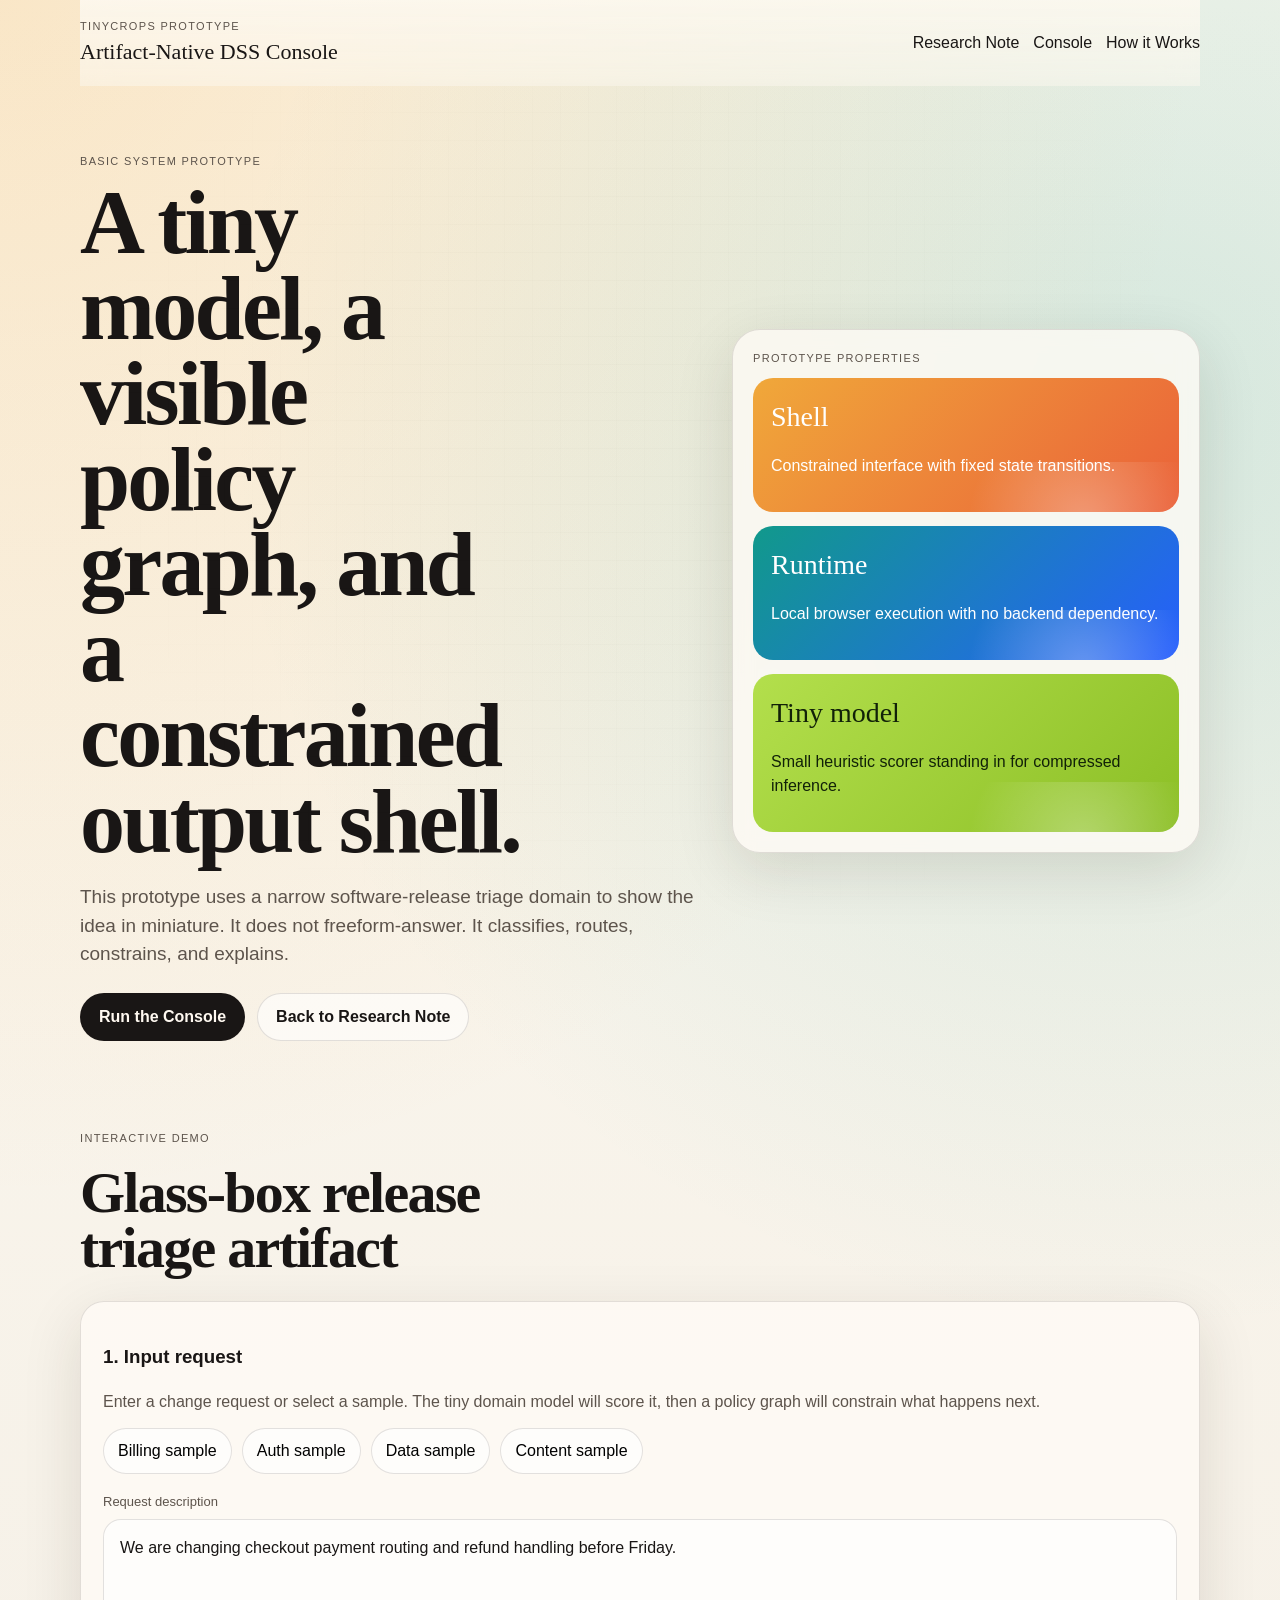
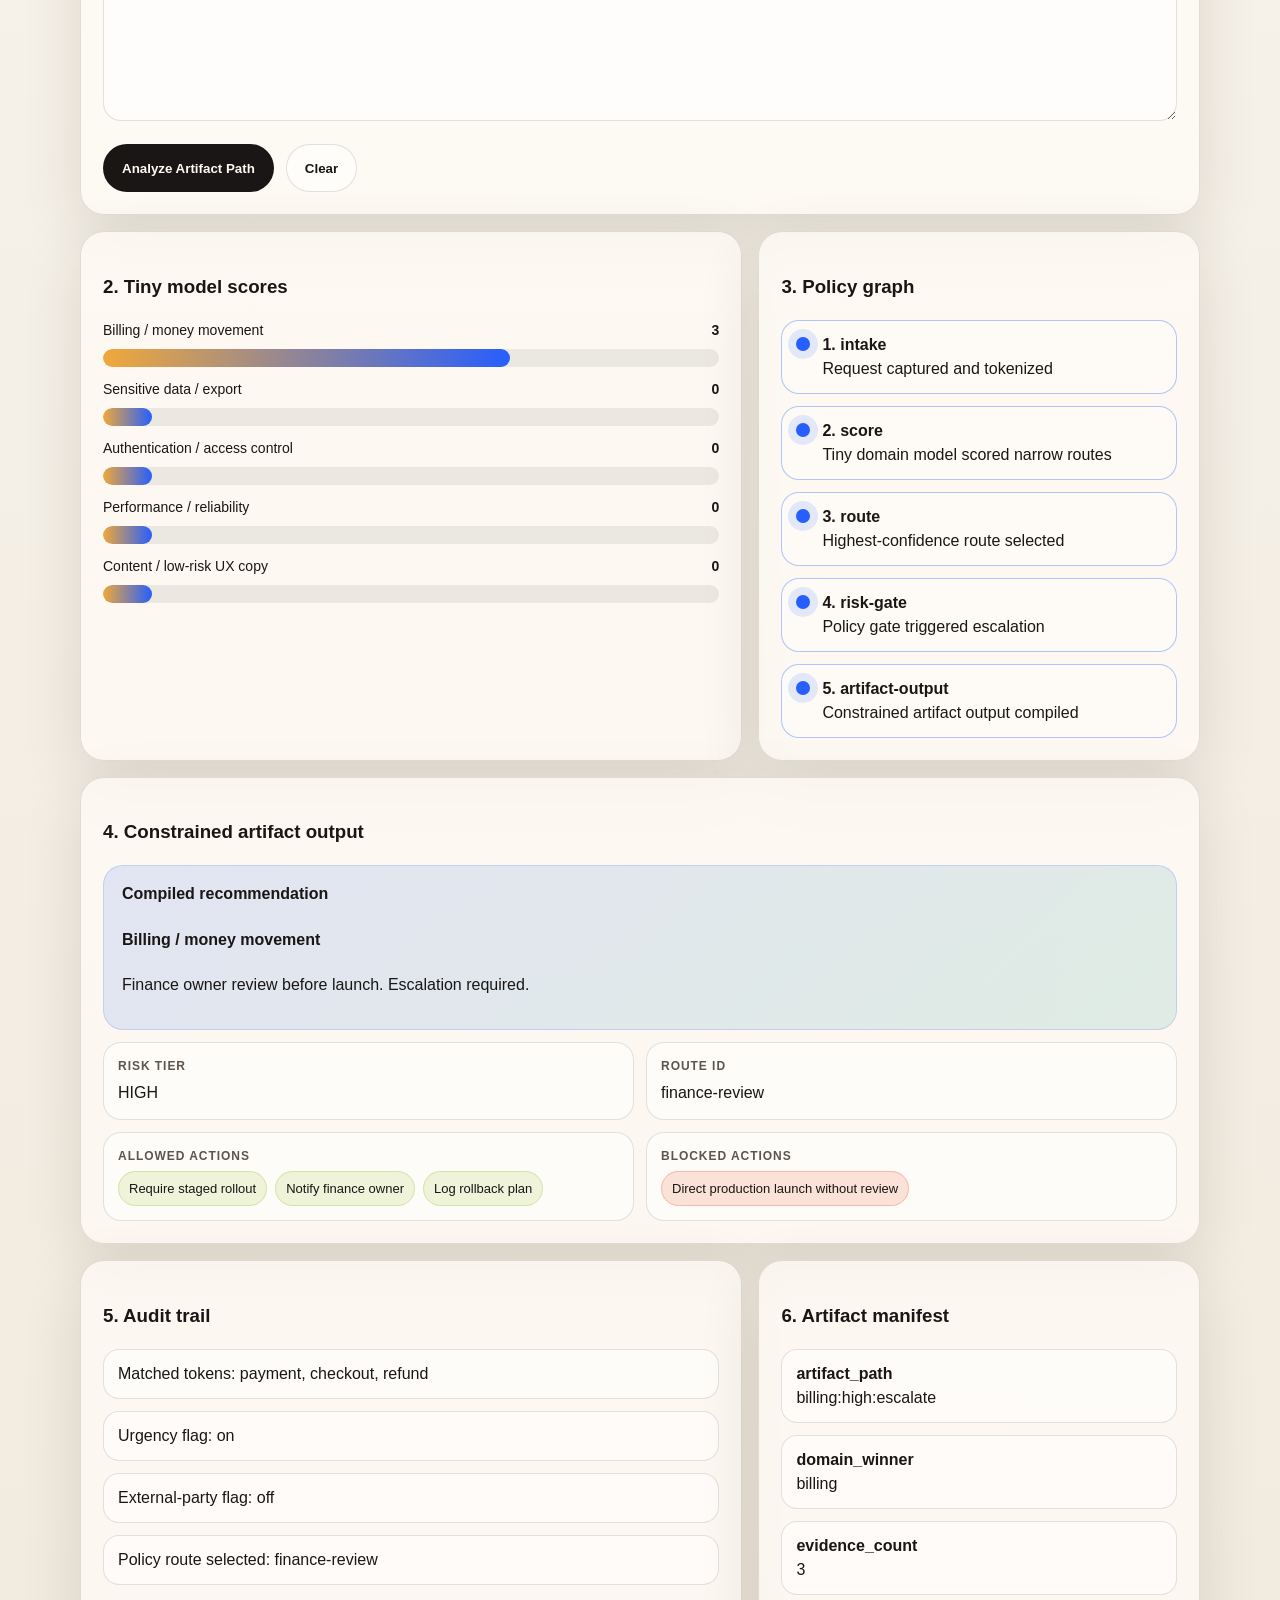
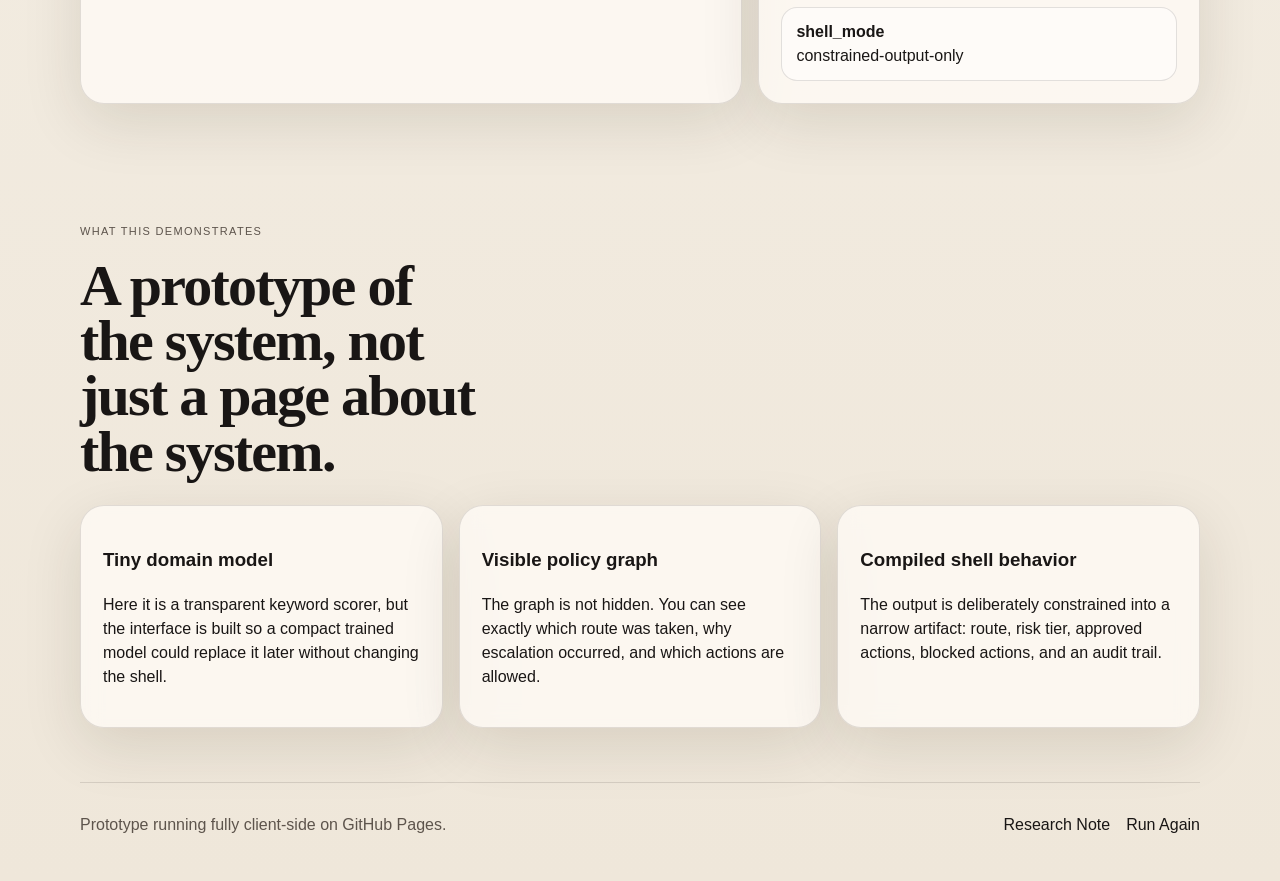
==== frontend/prototype.html @ ea274d76 "Build artifact-native DSS prototype" ====
<!doctype html>
<html lang="en">
<head>
  <meta charset="utf-8" />
  <meta name="viewport" content="width=device-width,initial-scale=1" />
  <title>TinyCrops Prototype — Artifact-Native DSS Console</title>
  <meta
    name="description"
    content="A basic browser prototype of an artifact-native DSS system: tiny model, visible policy graph, and auditable output."
  />
  <link rel="stylesheet" href="./styles.css" />
</head>
<body class="prototype-body">
  <div class="page-noise" aria-hidden="true"></div>

  <header class="site-header">
    <div class="brand-lockup">
      <div class="brand-kicker">TinyCrops Prototype</div>
      <div class="brand-name">Artifact-Native DSS Console</div>
    </div>
    <nav class="site-nav">
      <a href="./index.html">Research Note</a>
      <a href="#console">Console</a>
      <a href="#explanation">How it Works</a>
    </nav>
  </header>

  <main>
    <section class="hero prototype-hero">
      <div class="hero-copy">
        <p class="eyebrow">Basic system prototype</p>
        <h1>
          A tiny model, a visible policy graph,
          and a constrained output shell.
        </h1>
        <p class="lede">
          This prototype uses a narrow software-release triage domain to show
          the idea in miniature. It does not freeform-answer. It classifies,
          routes, constrains, and explains.
        </p>
        <div class="hero-actions">
          <a class="button primary" href="#console">Run the Console</a>
          <a class="button secondary" href="./index.html">Back to Research Note</a>
        </div>
      </div>

      <aside class="hero-panel">
        <div class="panel-label">Prototype properties</div>
        <div class="artifact-stack">
          <article class="artifact-card card-fontemon">
            <div class="artifact-name">Shell</div>
            <p>Constrained interface with fixed state transitions.</p>
          </article>
          <article class="artifact-card card-llama">
            <div class="artifact-name">Runtime</div>
            <p>Local browser execution with no backend dependency.</p>
          </article>
          <article class="artifact-card card-golf">
            <div class="artifact-name">Tiny model</div>
            <p>Small heuristic scorer standing in for compressed inference.</p>
          </article>
        </div>
      </aside>
    </section>

    <section id="console" class="section">
      <div class="section-heading">
        <p class="eyebrow">Interactive demo</p>
        <h2>Glass-box release triage artifact</h2>
      </div>

      <div class="prototype-grid">
        <article class="prototype-card prototype-input-card">
          <h3>1. Input request</h3>
          <p class="caption">
            Enter a change request or select a sample. The tiny domain model
            will score it, then a policy graph will constrain what happens next.
          </p>
          <div class="sample-row">
            <button class="sample-chip" data-sample="We are changing checkout payment routing and refund handling before Friday.">
              Billing sample
            </button>
            <button class="sample-chip" data-sample="We are rotating session tokens and changing login behavior for admins.">
              Auth sample
            </button>
            <button class="sample-chip" data-sample="We want to export customer records containing personal email fields to a vendor.">
              Data sample
            </button>
            <button class="sample-chip" data-sample="We are updating landing-page copy and onboarding tutorials, no backend changes.">
              Content sample
            </button>
          </div>
          <label class="prototype-label" for="case-input">Request description</label>
          <textarea id="case-input" class="prototype-input" rows="7">We are changing checkout payment routing and refund handling before Friday.</textarea>
          <div class="hero-actions compact-actions">
            <button class="button primary prototype-run" id="run-prototype" type="button">Analyze Artifact Path</button>
            <button class="button secondary prototype-run" id="clear-prototype" type="button">Clear</button>
          </div>
        </article>

        <article class="prototype-card">
          <h3>2. Tiny model scores</h3>
          <div id="score-bars" class="score-bars"></div>
        </article>

        <article class="prototype-card">
          <h3>3. Policy graph</h3>
          <div id="graph-steps" class="graph-steps"></div>
        </article>

        <article class="prototype-card prototype-output-card">
          <h3>4. Constrained artifact output</h3>
          <div id="artifact-output" class="artifact-output"></div>
        </article>

        <article class="prototype-card">
          <h3>5. Audit trail</h3>
          <div id="audit-list" class="audit-list"></div>
        </article>

        <article class="prototype-card">
          <h3>6. Artifact manifest</h3>
          <div id="manifest-output" class="manifest-output"></div>
        </article>
      </div>
    </section>

    <section id="explanation" class="section">
      <div class="section-heading">
        <p class="eyebrow">What this demonstrates</p>
        <h2>A prototype of the system, not just a page about the system.</h2>
      </div>
      <div class="thesis-grid">
        <article class="glass-card">
          <h3>Tiny domain model</h3>
          <p>
            Here it is a transparent keyword scorer, but the interface is built
            so a compact trained model could replace it later without changing
            the shell.
          </p>
        </article>
        <article class="glass-card">
          <h3>Visible policy graph</h3>
          <p>
            The graph is not hidden. You can see exactly which route was taken,
            why escalation occurred, and which actions are allowed.
          </p>
        </article>
        <article class="glass-card">
          <h3>Compiled shell behavior</h3>
          <p>
            The output is deliberately constrained into a narrow artifact:
            route, risk tier, approved actions, blocked actions, and an audit
            trail.
          </p>
        </article>
      </div>
    </section>
  </main>

  <footer class="site-footer">
    <div>Prototype running fully client-side on GitHub Pages.</div>
    <div class="footer-links">
      <a href="./index.html">Research Note</a>
      <a href="#console">Run Again</a>
    </div>
  </footer>

  <script src="./config.js"></script>
  <script src="./app.js"></script>
</body>
</html>
---- frontend/styles.css ----
:root {
  --bg: #f5f0e7;
  --ink: #191615;
  --muted: #5d544c;
  --panel: rgba(255, 252, 246, 0.76);
  --line: rgba(25, 22, 21, 0.12);
  --gold: #f0a83a;
  --orange: #ea6139;
  --teal: #11998b;
  --blue: #275efe;
  --lime: #8cbf26;
  --shadow: 0 18px 60px rgba(44, 31, 11, 0.12);
  --serif: Georgia, "Times New Roman", serif;
  --sans: "Trebuchet MS", "Avenir Next", Avenir, "Segoe UI", sans-serif;
}

* {
  box-sizing: border-box;
}

html {
  scroll-behavior: smooth;
}

body {
  margin: 0;
  color: var(--ink);
  background:
    radial-gradient(circle at top left, rgba(240, 168, 58, 0.22), transparent 28%),
    radial-gradient(circle at 90% 10%, rgba(17, 153, 139, 0.16), transparent 24%),
    linear-gradient(180deg, #fcf8ef 0%, #f5f0e7 48%, #efe7da 100%);
  font-family: var(--sans);
  line-height: 1.5;
}

.pre-reveal {
  opacity: 0;
  transform: translateY(18px);
}

.is-visible {
  opacity: 1;
  transform: translateY(0);
  transition: opacity 700ms ease, transform 700ms ease;
}

.page-noise {
  position: fixed;
  inset: 0;
  pointer-events: none;
  opacity: 0.06;
  background-image:
    linear-gradient(rgba(0, 0, 0, 0.22) 1px, transparent 1px),
    linear-gradient(90deg, rgba(0, 0, 0, 0.18) 1px, transparent 1px);
  background-size: 28px 28px;
  mask-image: radial-gradient(circle at center, black 30%, transparent 84%);
}

.site-header,
.hero,
.metrics-band,
.section,
.site-footer {
  width: min(1120px, calc(100% - 32px));
  margin-inline: auto;
}

.site-header {
  position: sticky;
  top: 0;
  z-index: 10;
  display: flex;
  justify-content: space-between;
  align-items: center;
  gap: 20px;
  padding: 18px 0;
  backdrop-filter: blur(14px);
  background: linear-gradient(180deg, rgba(252, 248, 239, 0.88), rgba(252, 248, 239, 0.52));
}

.brand-kicker,
.eyebrow,
.panel-label,
.layer-number,
.metric-label {
  letter-spacing: 0.12em;
  text-transform: uppercase;
  font-size: 11px;
  color: var(--muted);
}

.brand-name {
  font-family: var(--serif);
  font-size: 22px;
}

.site-nav {
  display: flex;
  flex-wrap: wrap;
  gap: 14px;
}

.site-nav a,
.footer-links a,
.sources-list a,
.inline-link {
  color: var(--ink);
  text-decoration: none;
}

.site-nav a:hover,
.footer-links a:hover,
.sources-list a:hover,
.inline-link:hover {
  text-decoration: underline;
}

.hero {
  display: grid;
  grid-template-columns: 1.2fr 0.9fr;
  gap: 28px;
  align-items: center;
  padding: 56px 0 24px;
}

.hero h1,
.section h2 {
  font-family: var(--serif);
  letter-spacing: -0.03em;
  line-height: 0.95;
  margin: 0;
}

.hero h1 {
  font-size: clamp(48px, 8vw, 90px);
  max-width: 10ch;
}

.hero h1 span {
  color: var(--orange);
}

.lede {
  max-width: 64ch;
  font-size: 19px;
  color: var(--muted);
}

.hero-actions {
  display: flex;
  flex-wrap: wrap;
  gap: 12px;
  margin-top: 24px;
}

.button {
  display: inline-flex;
  align-items: center;
  justify-content: center;
  min-height: 48px;
  padding: 0 18px;
  border-radius: 999px;
  border: 1px solid var(--line);
  text-decoration: none;
  font-weight: 700;
}

.button.primary {
  background: var(--ink);
  color: #fff9f1;
}

.button.secondary {
  background: rgba(255, 255, 255, 0.58);
  color: var(--ink);
}

.hero-panel,
.glass-card,
.diagram-card,
.prediction-card,
.quote-card,
.comparison-table,
.stack-layer {
  background: var(--panel);
  border: 1px solid var(--line);
  box-shadow: var(--shadow);
  backdrop-filter: blur(10px);
}

.hero-panel {
  border-radius: 28px;
  padding: 20px;
  transform: translateY(calc(var(--scroll-shift, 0) * -0.2px));
}

.artifact-stack {
  display: grid;
  gap: 14px;
  margin-top: 12px;
}

.artifact-card {
  border-radius: 20px;
  padding: 18px;
  color: white;
  position: relative;
  overflow: hidden;
}

.artifact-card::after {
  content: "";
  position: absolute;
  inset: auto -20% -70px 35%;
  height: 120px;
  background: radial-gradient(circle, rgba(255, 255, 255, 0.3), transparent 60%);
}

.card-fontemon {
  background: linear-gradient(135deg, var(--gold), var(--orange));
}

.card-llama {
  background: linear-gradient(135deg, var(--teal), var(--blue));
}

.card-golf {
  background: linear-gradient(135deg, #b3df4c, var(--lime));
  color: #112108;
}

.artifact-name {
  font-family: var(--serif);
  font-size: 28px;
  margin-bottom: 6px;
}

.metrics-band {
  display: grid;
  grid-template-columns: repeat(4, 1fr);
  gap: 12px;
  padding: 10px 0 28px;
}

.metric {
  border-top: 1px solid var(--line);
  padding-top: 12px;
}

.metric-value {
  font-family: var(--serif);
  font-size: clamp(28px, 4vw, 42px);
}

.section {
  padding: 54px 0;
}

.section-heading {
  display: grid;
  gap: 8px;
  margin-bottom: 26px;
}

.section h2 {
  font-size: clamp(34px, 5vw, 58px);
  max-width: 14ch;
}

.thesis-grid,
.prediction-grid,
.architecture-grid {
  display: grid;
  grid-template-columns: repeat(3, 1fr);
  gap: 16px;
}

.glass-card,
.prediction-card,
.stack-layer,
.diagram-card,
.quote-card {
  border-radius: 24px;
  padding: 22px;
}

.big-callout {
  margin-top: 18px;
}

.comparison-table {
  border-radius: 24px;
  overflow: hidden;
}

.comparison-table .row {
  display: grid;
  grid-template-columns: 1.1fr 1.5fr 1.2fr 1fr;
  gap: 16px;
  padding: 16px 18px;
  border-top: 1px solid var(--line);
}

.comparison-table .row-head {
  border-top: 0;
  background: rgba(0, 0, 0, 0.03);
  font-size: 12px;
  text-transform: uppercase;
  letter-spacing: 0.08em;
  color: var(--muted);
}

.project-name {
  font-weight: 800;
}

.project-name.fontemon {
  color: var(--orange);
}

.project-name.llama {
  color: var(--blue);
}

.project-name.golf {
  color: #558100;
}

.visual-columns {
  display: grid;
  grid-template-columns: 1.15fr 0.85fr;
  gap: 16px;
  margin-top: 16px;
}

.svg-diagram {
  width: 100%;
  height: auto;
}

.svg-diagram text {
  font-family: var(--sans);
  font-size: 22px;
  fill: #181614;
  font-weight: 700;
}

.caption {
  color: var(--muted);
  margin-bottom: 0;
}

.signal-bars {
  display: grid;
  gap: 16px;
}

.signal span {
  display: block;
  margin-bottom: 8px;
}

.bar {
  height: 18px;
  border-radius: 999px;
  background: rgba(0, 0, 0, 0.07);
  overflow: hidden;
}

.bar i {
  display: block;
  height: 100%;
  border-radius: inherit;
  background: linear-gradient(90deg, var(--gold), var(--blue));
  transform-origin: left center;
  animation: grow 1400ms ease both;
}

.stack-layer {
  position: relative;
  overflow: hidden;
}

.stack-layer::after {
  content: "";
  position: absolute;
  inset: auto -20% -40% 40%;
  height: 120px;
  background: radial-gradient(circle, rgba(255, 255, 255, 0.55), transparent 60%);
}

.quote-section {
  padding-top: 18px;
}

.quote-card {
  background: linear-gradient(135deg, #1d1b18, #37322a);
  color: #f6f0e7;
}

.quote {
  font-family: var(--serif);
  font-size: clamp(28px, 4vw, 46px);
  line-height: 1.05;
  margin: 0;
}

.prototype-grid {
  display: grid;
  grid-template-columns: 1.2fr 0.8fr;
  gap: 16px;
}

.prototype-card {
  background: var(--panel);
  border: 1px solid var(--line);
  border-radius: 24px;
  padding: 22px;
  box-shadow: var(--shadow);
}

.prototype-input-card,
.prototype-output-card {
  grid-column: span 2;
}

.sample-row {
  display: flex;
  flex-wrap: wrap;
  gap: 10px;
  margin: 14px 0 18px;
}

.sample-chip {
  border: 1px solid var(--line);
  background: rgba(255, 255, 255, 0.62);
  border-radius: 999px;
  padding: 10px 14px;
  cursor: pointer;
  font: inherit;
}

.sample-chip:hover,
.sample-chip:focus-visible {
  border-color: rgba(39, 94, 254, 0.4);
  outline: none;
}

.prototype-label {
  display: block;
  font-size: 13px;
  color: var(--muted);
  margin-bottom: 8px;
}

.prototype-input {
  width: 100%;
  border-radius: 18px;
  border: 1px solid var(--line);
  background: rgba(255, 255, 255, 0.62);
  padding: 16px;
  resize: vertical;
  min-height: 150px;
  font: inherit;
  color: var(--ink);
}

.compact-actions {
  margin-top: 16px;
}

.score-bars,
.graph-steps,
.audit-list,
.artifact-output,
.manifest-output {
  display: grid;
  gap: 12px;
}

.score-row {
  display: grid;
  gap: 8px;
}

.score-label {
  display: flex;
  justify-content: space-between;
  gap: 10px;
  font-size: 14px;
}

.graph-step {
  display: grid;
  grid-template-columns: auto 1fr;
  gap: 12px;
  align-items: start;
  padding: 12px 14px;
  border-radius: 18px;
  border: 1px solid var(--line);
  background: rgba(255, 255, 255, 0.42);
}

.graph-dot {
  width: 14px;
  height: 14px;
  border-radius: 999px;
  margin-top: 4px;
  background: rgba(25, 22, 21, 0.2);
}

.graph-step.active .graph-dot {
  background: var(--blue);
  box-shadow: 0 0 0 8px rgba(39, 94, 254, 0.12);
}

.graph-step.active {
  border-color: rgba(39, 94, 254, 0.35);
}

.audit-item,
.manifest-item {
  padding: 12px 14px;
  border-radius: 16px;
  background: rgba(255, 255, 255, 0.5);
  border: 1px solid var(--line);
}

.artifact-banner {
  padding: 16px 18px;
  border-radius: 20px;
  background: linear-gradient(135deg, rgba(39, 94, 254, 0.12), rgba(17, 153, 139, 0.12));
  border: 1px solid rgba(39, 94, 254, 0.18);
}

.artifact-grid {
  display: grid;
  grid-template-columns: repeat(2, 1fr);
  gap: 12px;
}

.artifact-cell {
  padding: 14px;
  border-radius: 18px;
  background: rgba(255, 255, 255, 0.5);
  border: 1px solid var(--line);
}

.artifact-cell strong {
  display: block;
  font-size: 12px;
  text-transform: uppercase;
  letter-spacing: 0.08em;
  color: var(--muted);
  margin-bottom: 6px;
}

.tag-row {
  display: flex;
  flex-wrap: wrap;
  gap: 8px;
}

.tag {
  display: inline-flex;
  align-items: center;
  border-radius: 999px;
  padding: 7px 10px;
  font-size: 13px;
  border: 1px solid var(--line);
  background: rgba(255, 255, 255, 0.72);
}

.tag.good {
  background: rgba(140, 191, 38, 0.14);
  border-color: rgba(140, 191, 38, 0.28);
}

.tag.warn {
  background: rgba(240, 168, 58, 0.18);
  border-color: rgba(240, 168, 58, 0.28);
}

.tag.stop {
  background: rgba(234, 97, 57, 0.16);
  border-color: rgba(234, 97, 57, 0.3);
}

.sources-list {
  display: grid;
  gap: 10px;
}

.sources-list a {
  padding: 14px 16px;
  border-radius: 16px;
  background: rgba(255, 255, 255, 0.5);
  border: 1px solid var(--line);
}

.site-footer {
  display: flex;
  justify-content: space-between;
  gap: 20px;
  padding: 30px 0 44px;
  color: var(--muted);
  border-top: 1px solid var(--line);
}

.footer-links {
  display: flex;
  gap: 16px;
}

@keyframes grow {
  from {
    transform: scaleX(0);
  }
  to {
    transform: scaleX(1);
  }
}

@media (max-width: 920px) {
  .hero,
  .visual-columns,
  .architecture-grid,
  .prediction-grid,
  .thesis-grid,
  .prototype-grid {
    grid-template-columns: 1fr;
  }

  .metrics-band {
    grid-template-columns: repeat(2, 1fr);
  }

  .comparison-table .row {
    grid-template-columns: 1fr;
  }

  .site-footer,
  .site-header {
    flex-direction: column;
    align-items: flex-start;
  }

  .prototype-input-card,
  .prototype-output-card {
    grid-column: span 1;
  }

  .artifact-grid {
    grid-template-columns: 1fr;
  }
}

@media (max-width: 640px) {
  .hero {
    padding-top: 28px;
  }

  .metrics-band {
    grid-template-columns: 1fr;
  }

  .button {
    width: 100%;
  }
}
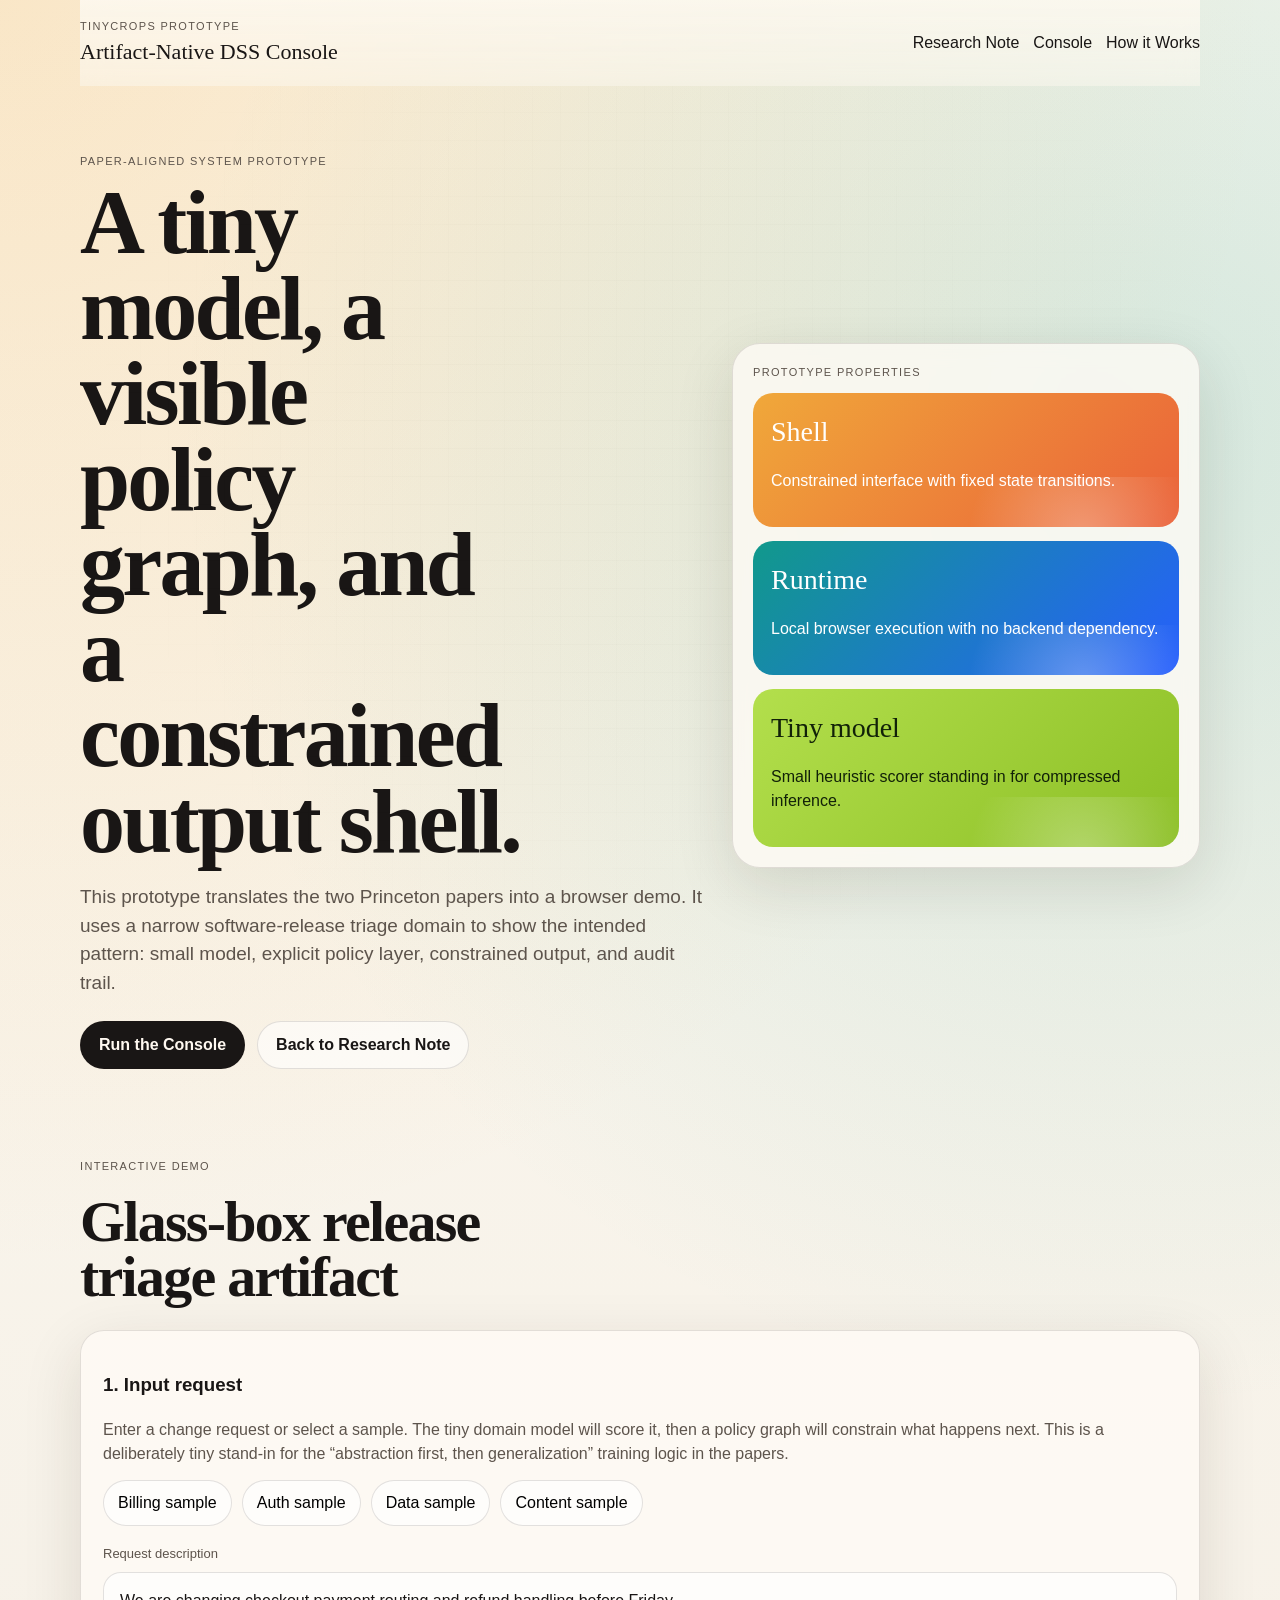
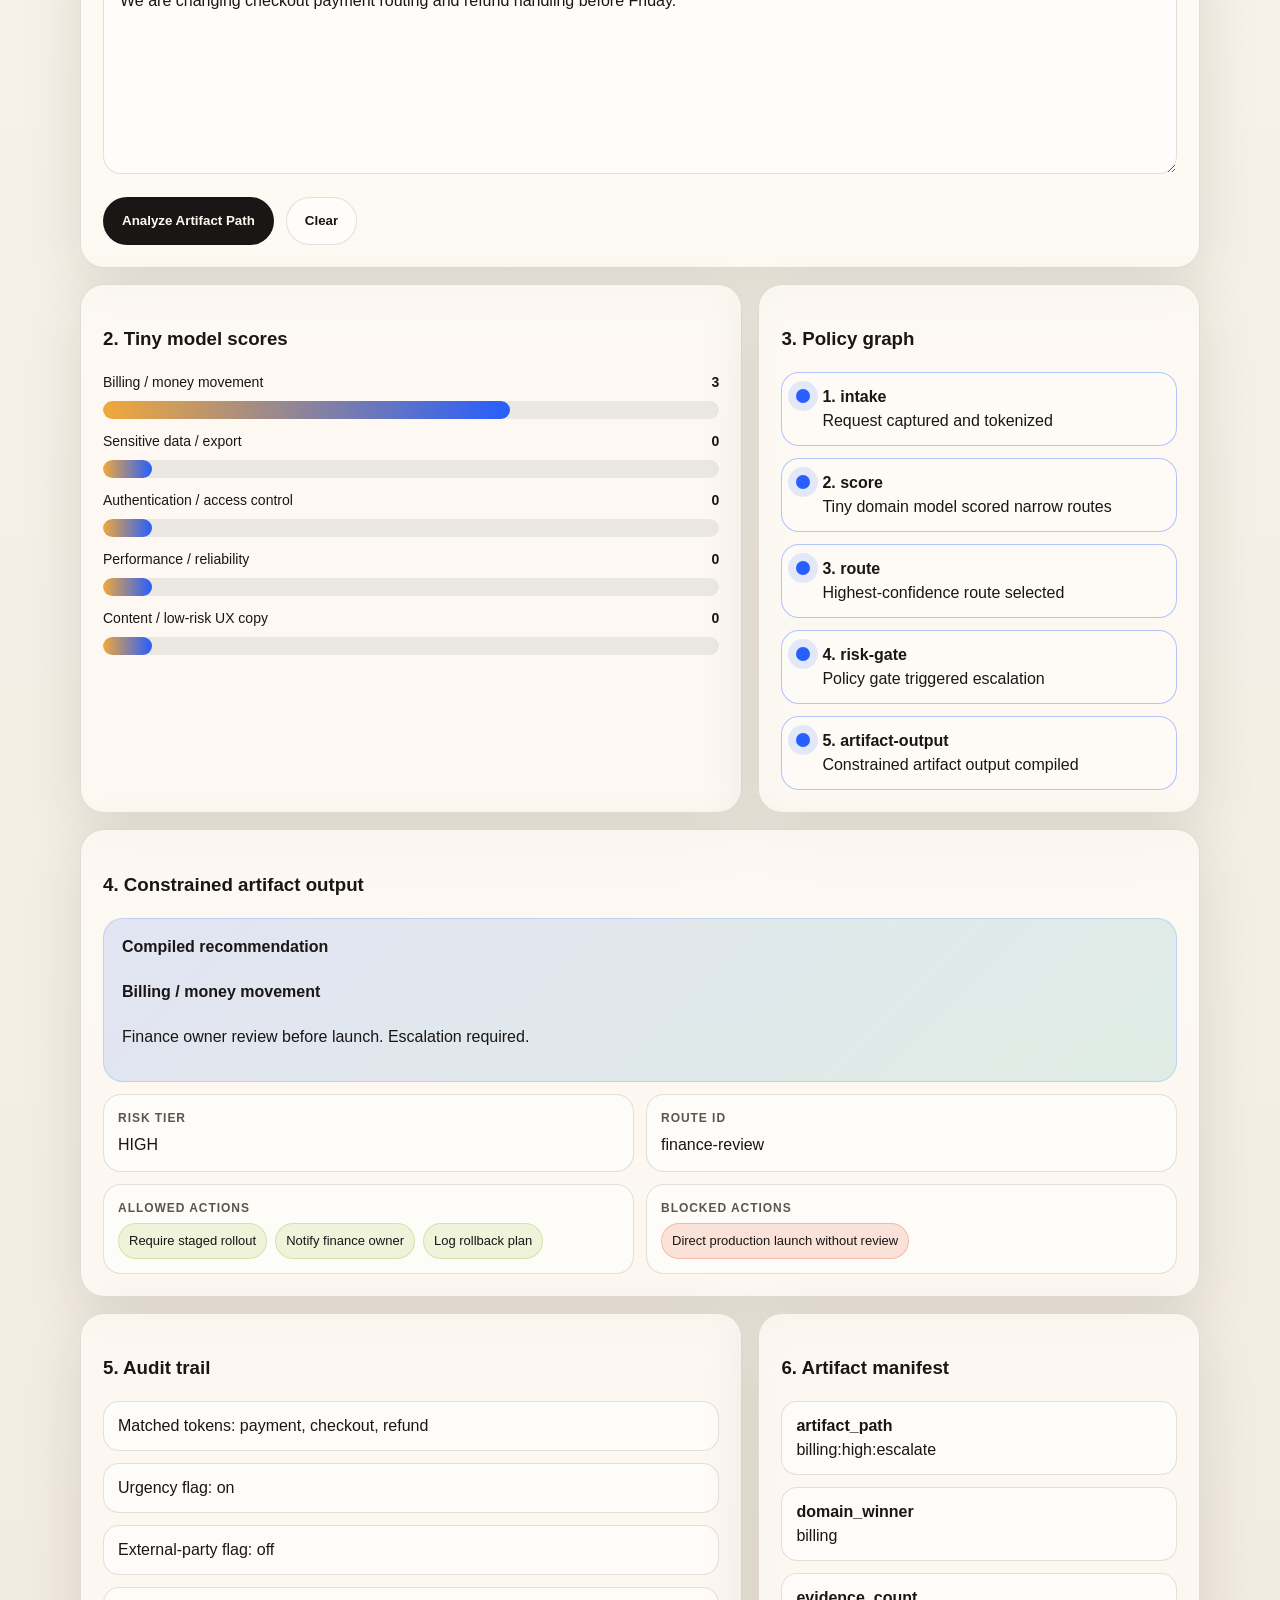
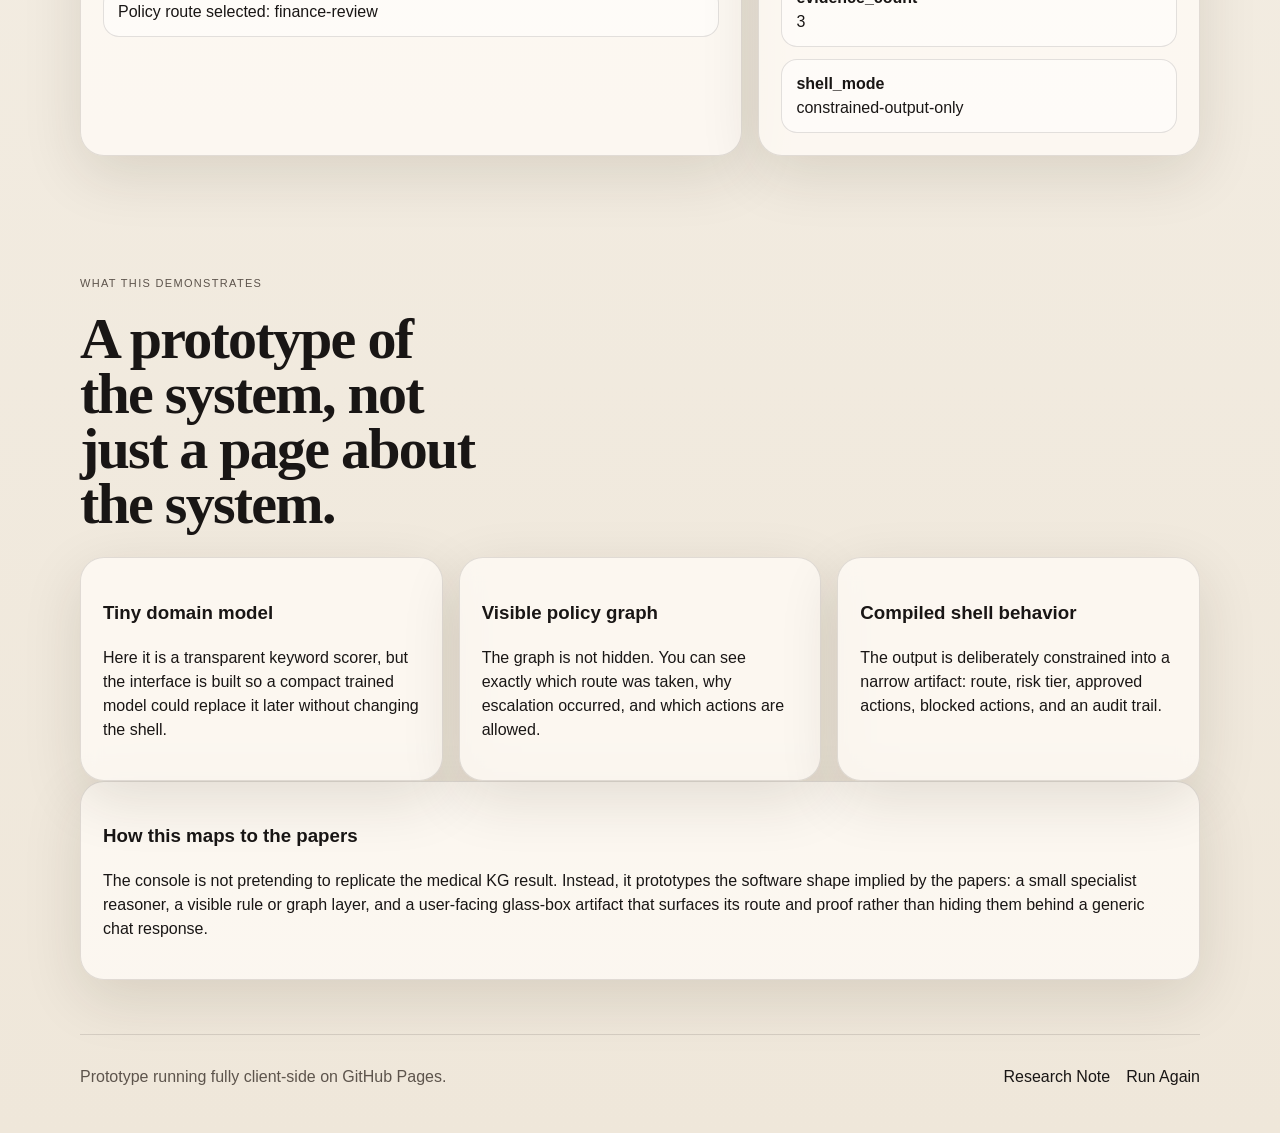
==== commit 137ae57f: "Integrate Princeton DSS papers into research site" ====
--- a/frontend/prototype.html
+++ b/frontend/prototype.html
@@ -28,15 +28,16 @@
   <main>
     <section class="hero prototype-hero">
       <div class="hero-copy">
-        <p class="eyebrow">Basic system prototype</p>
+        <p class="eyebrow">Paper-aligned system prototype</p>
         <h1>
           A tiny model, a visible policy graph,
           and a constrained output shell.
         </h1>
         <p class="lede">
-          This prototype uses a narrow software-release triage domain to show
-          the idea in miniature. It does not freeform-answer. It classifies,
-          routes, constrains, and explains.
+          This prototype translates the two Princeton papers into a browser
+          demo. It uses a narrow software-release triage domain to show the
+          intended pattern: small model, explicit policy layer, constrained
+          output, and audit trail.
         </p>
         <div class="hero-actions">
           <a class="button primary" href="#console">Run the Console</a>
@@ -75,6 +76,8 @@
           <p class="caption">
             Enter a change request or select a sample. The tiny domain model
             will score it, then a policy graph will constrain what happens next.
+            This is a deliberately tiny stand-in for the “abstraction first,
+            then generalization” training logic in the papers.
           </p>
           <div class="sample-row">
             <button class="sample-chip" data-sample="We are changing checkout payment routing and refund handling before Friday.">
@@ -155,6 +158,17 @@
           </p>
         </article>
       </div>
+
+      <article class="prototype-card prototype-footnote">
+        <h3>How this maps to the papers</h3>
+        <p>
+          The console is not pretending to replicate the medical KG result.
+          Instead, it prototypes the software shape implied by the papers:
+          a small specialist reasoner, a visible rule or graph layer, and a
+          user-facing glass-box artifact that surfaces its route and proof
+          rather than hiding them behind a generic chat response.
+        </p>
+      </article>
     </section>
   </main>
 
--- a/frontend/styles.css
+++ b/frontend/styles.css
@@ -269,7 +269,9 @@
 
 .thesis-grid,
 .prediction-grid,
-.architecture-grid {
+.architecture-grid,
+.paper-grid,
+.paper-summary-grid {
   display: grid;
   grid-template-columns: repeat(3, 1fr);
   gap: 16px;
@@ -288,6 +290,62 @@
   margin-top: 18px;
 }
 
+.paper-card,
+.results-board {
+  background: var(--panel);
+  border: 1px solid var(--line);
+  border-radius: 24px;
+  padding: 22px;
+  box-shadow: var(--shadow);
+}
+
+.paper-grid {
+  grid-template-columns: repeat(2, 1fr);
+}
+
+.paper-meta {
+  font-size: 12px;
+  letter-spacing: 0.08em;
+  text-transform: uppercase;
+  color: var(--muted);
+  margin-bottom: 10px;
+}
+
+.paper-links {
+  display: flex;
+  flex-wrap: wrap;
+  gap: 12px;
+  margin-top: 16px;
+}
+
+.results-board {
+  margin-top: 18px;
+}
+
+.results-head {
+  margin-bottom: 16px;
+}
+
+.results-grid {
+  display: grid;
+  grid-template-columns: repeat(4, 1fr);
+  gap: 12px;
+}
+
+.result-tile {
+  padding: 16px;
+  border-radius: 18px;
+  border: 1px solid var(--line);
+  background: rgba(255, 255, 255, 0.48);
+}
+
+.result-tile strong {
+  display: block;
+  font-family: var(--serif);
+  font-size: 34px;
+  margin-bottom: 8px;
+}
+
 .comparison-table {
   border-radius: 24px;
   overflow: hidden;
@@ -419,6 +477,10 @@
   box-shadow: var(--shadow);
 }
 
+.prototype-footnote {
+  grid-column: span 2;
+}
+
 .prototype-input-card,
 .prototype-output-card {
   grid-column: span 2;
@@ -627,7 +689,10 @@
   .architecture-grid,
   .prediction-grid,
   .thesis-grid,
-  .prototype-grid {
+  .prototype-grid,
+  .paper-grid,
+  .paper-summary-grid,
+  .results-grid {
     grid-template-columns: 1fr;
   }
 
@@ -646,7 +711,8 @@
   }
 
   .prototype-input-card,
-  .prototype-output-card {
+  .prototype-output-card,
+  .prototype-footnote {
     grid-column: span 1;
   }
 
